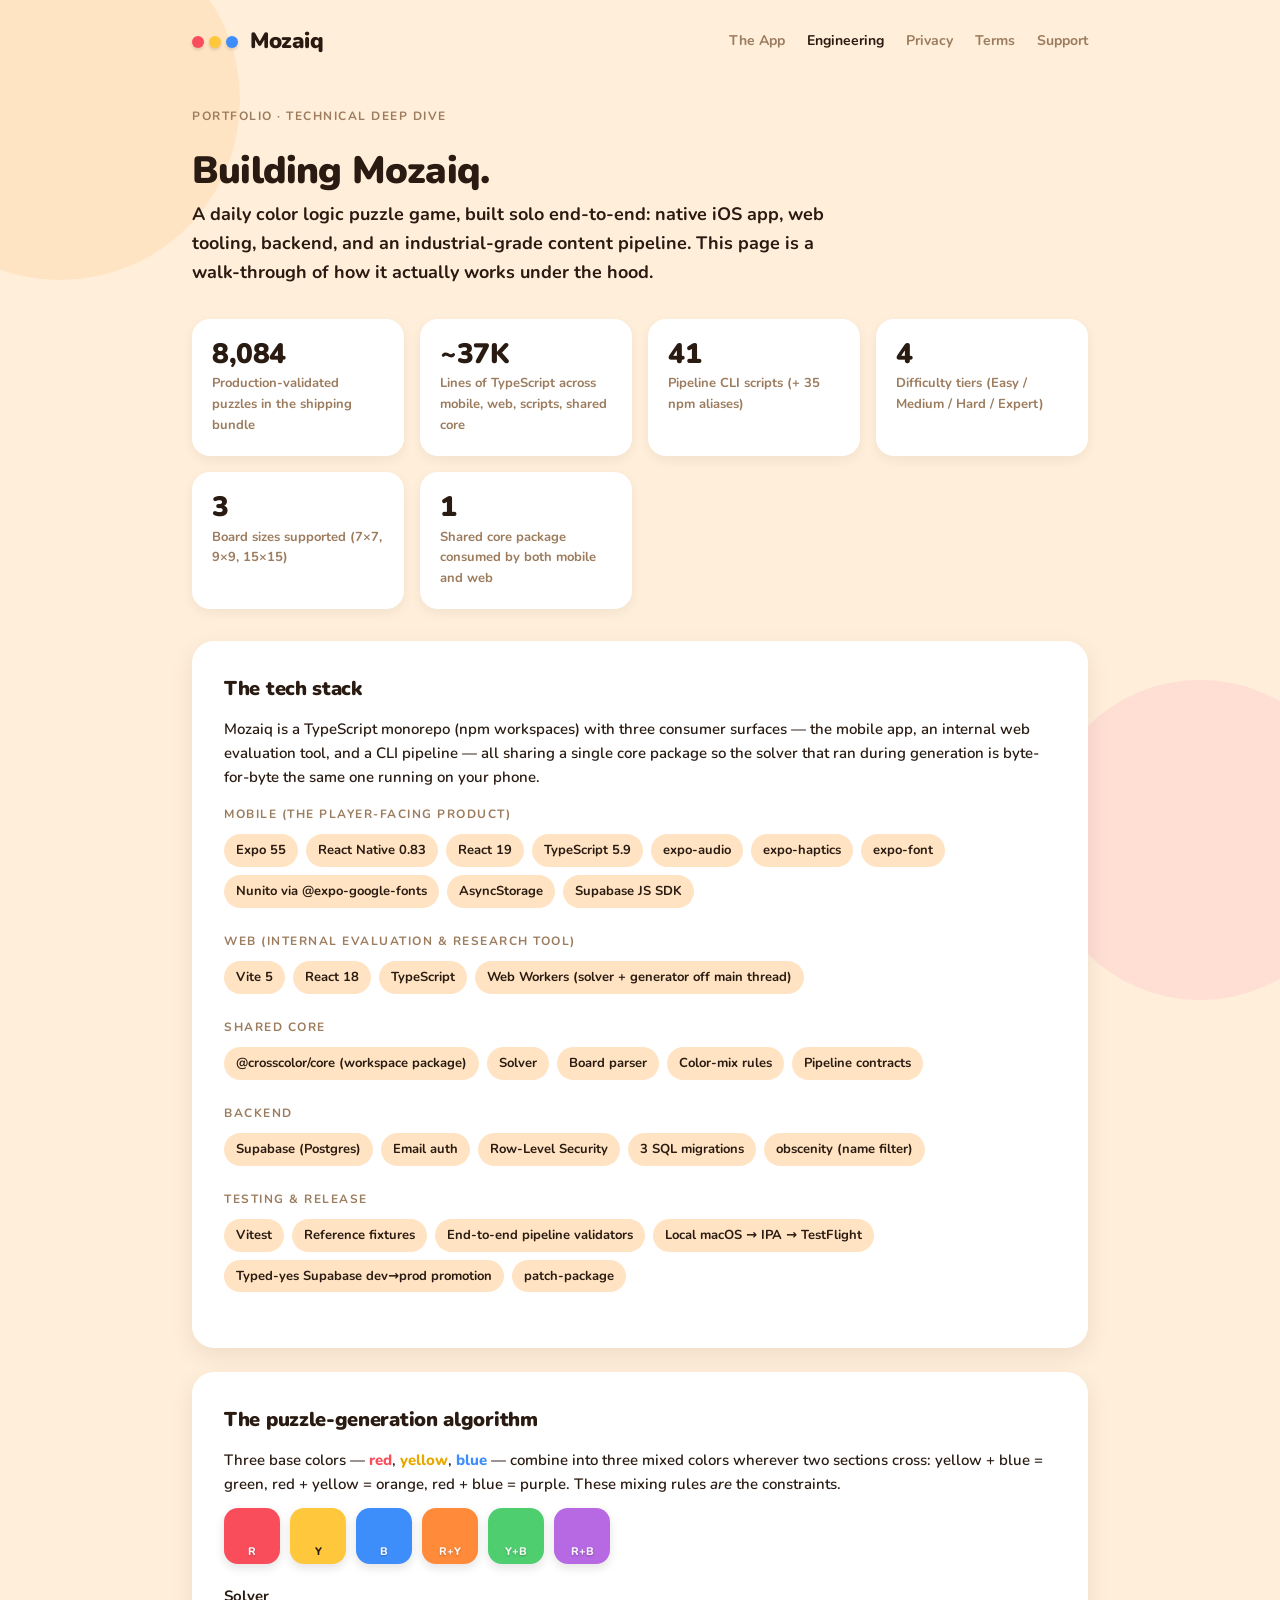
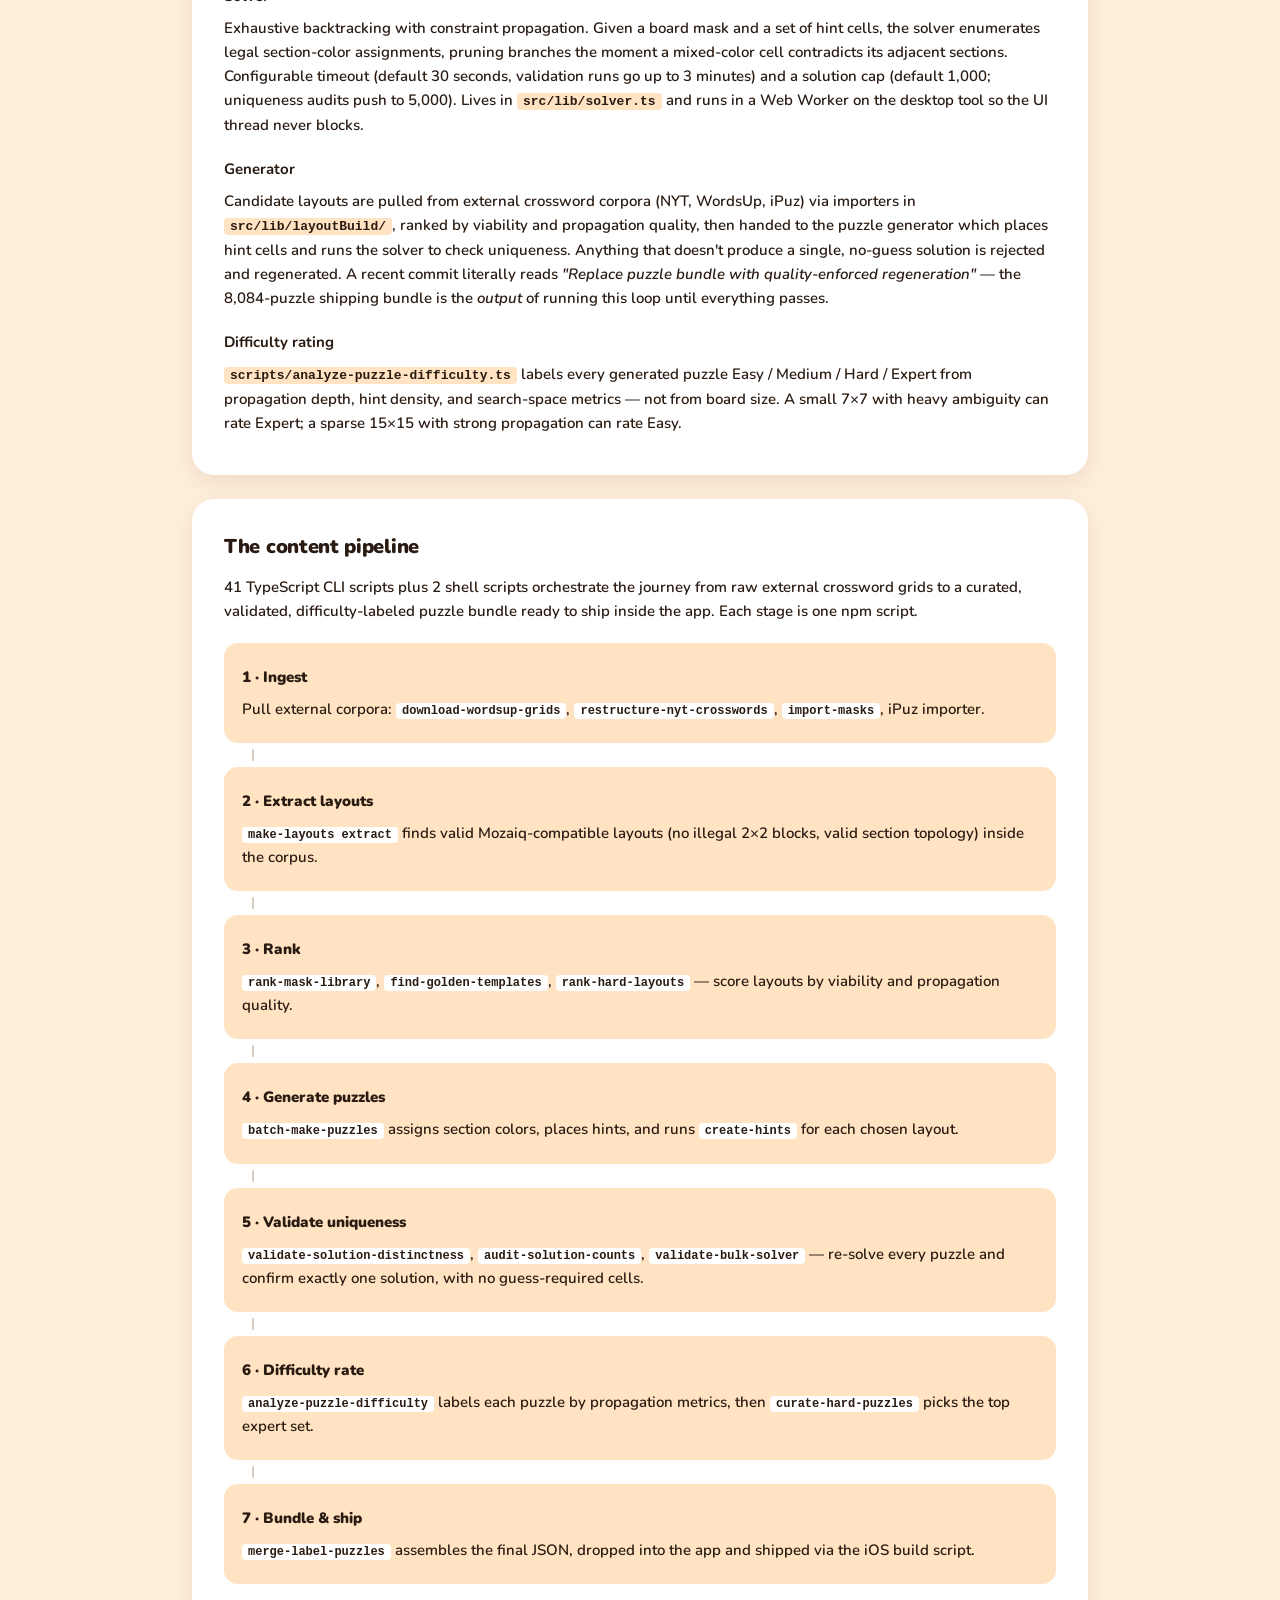
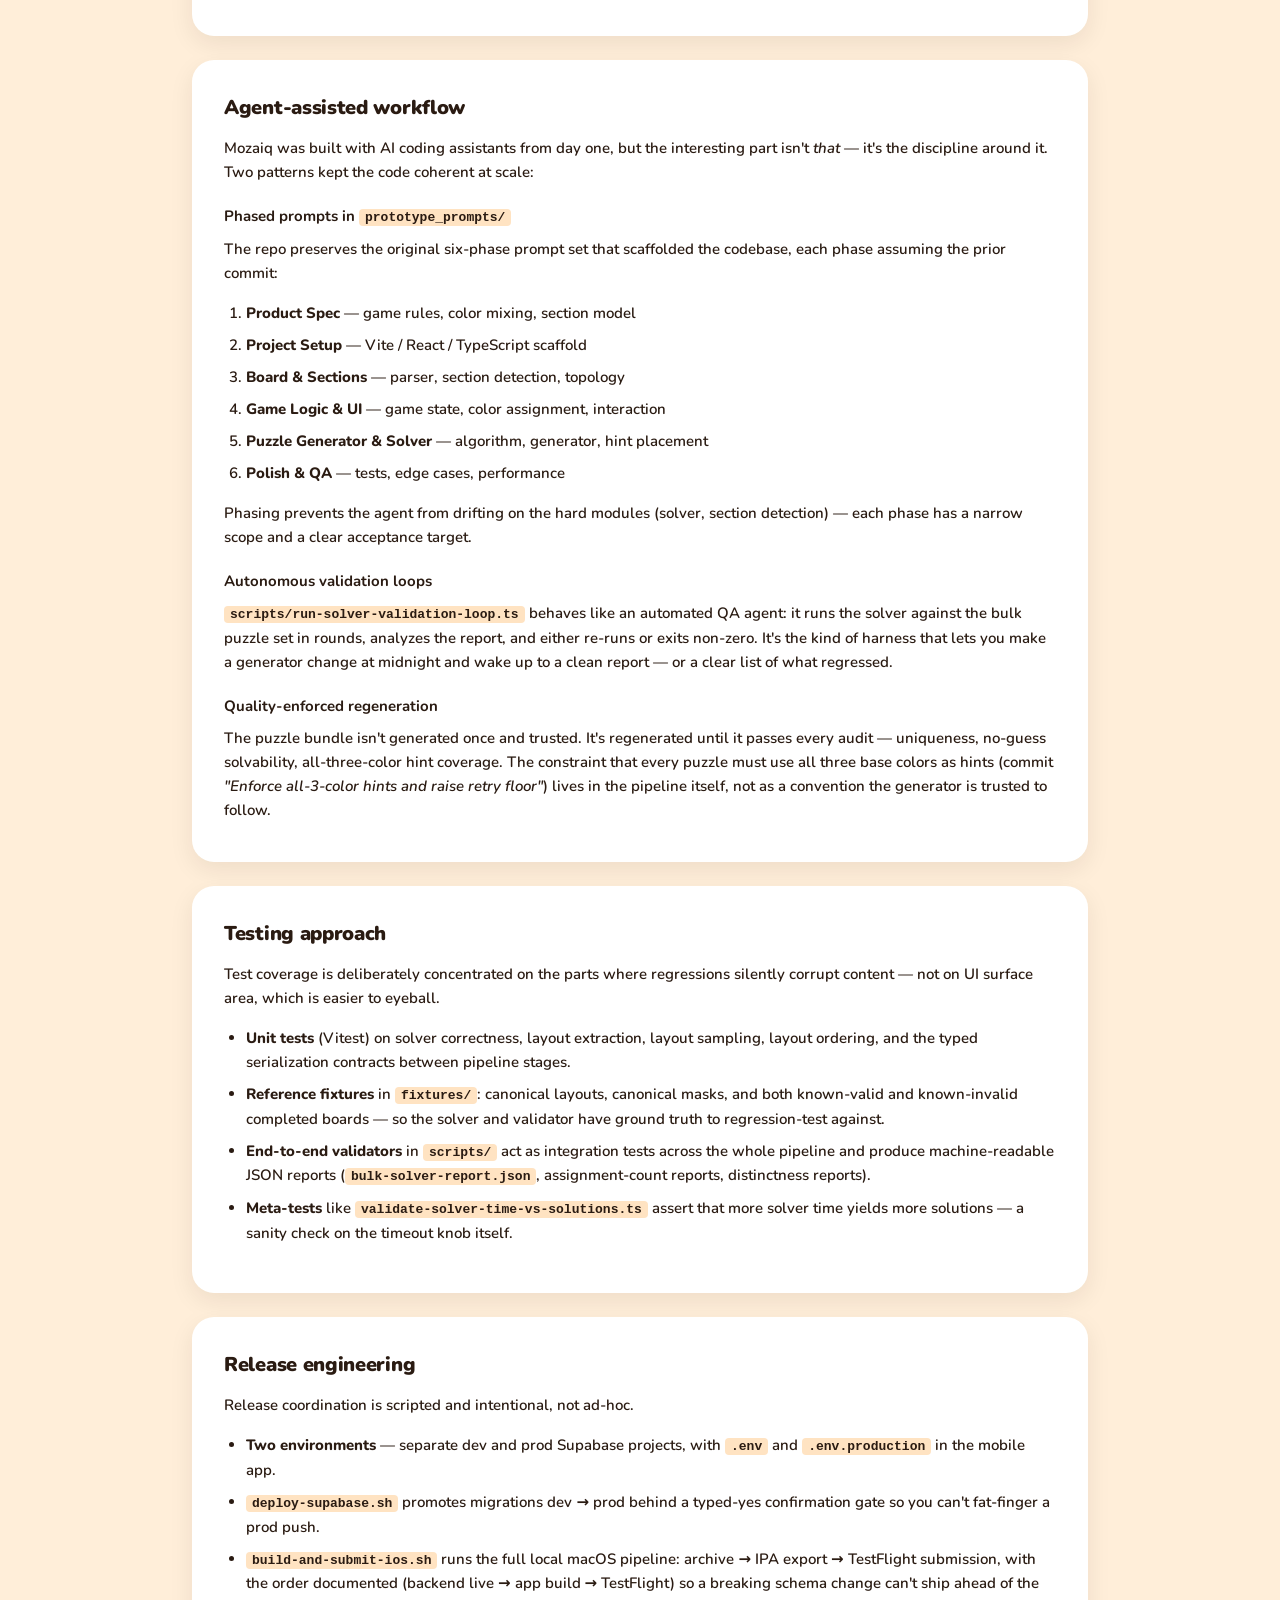
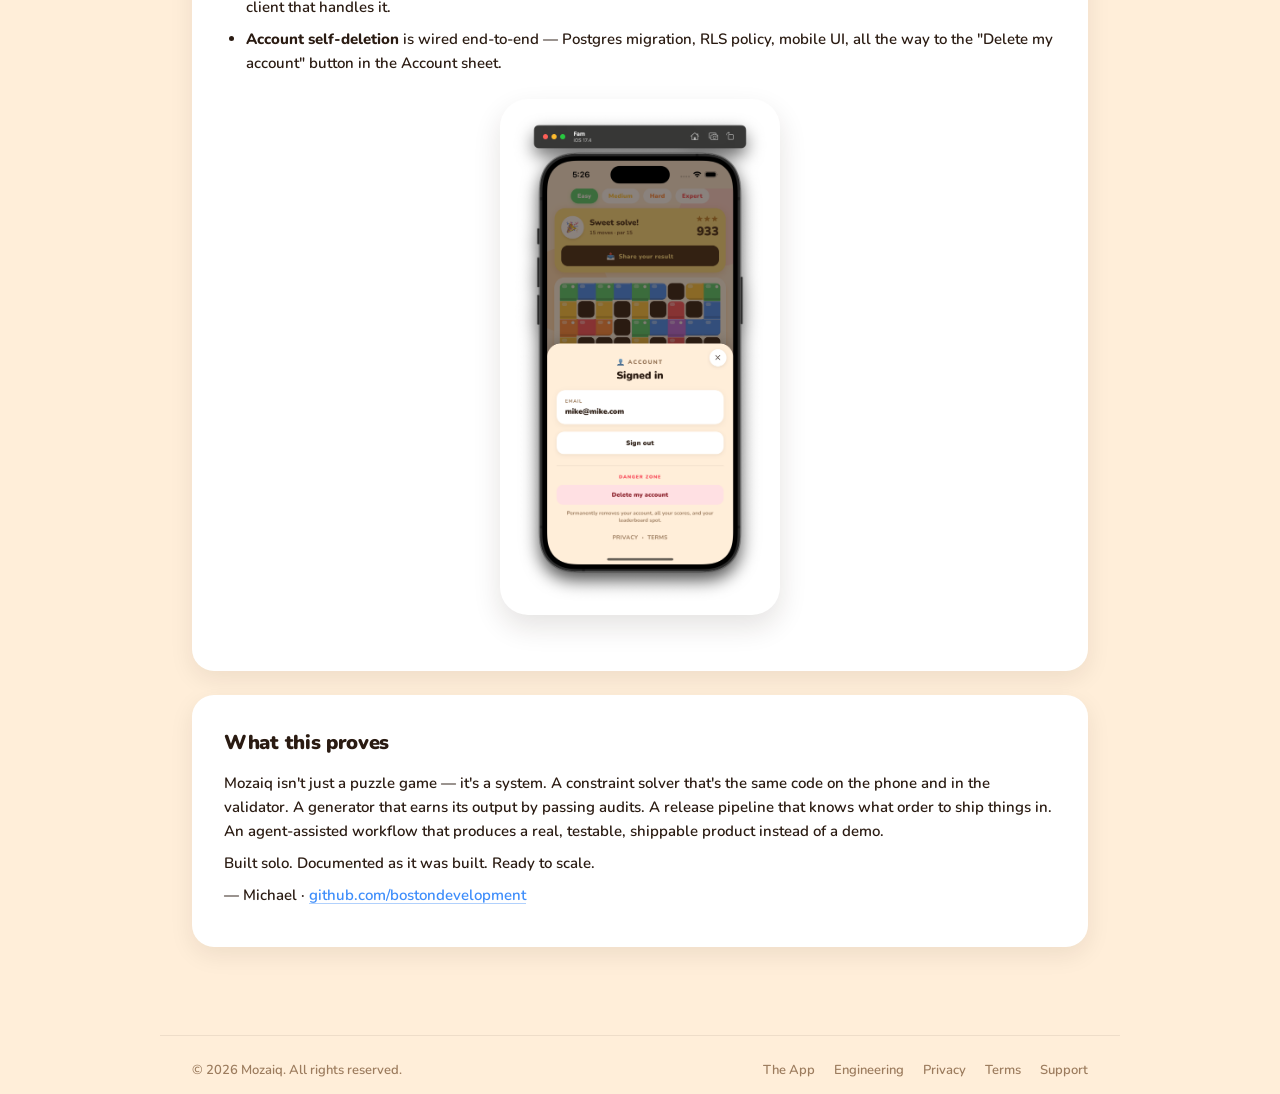
==== engineering.html @ 43ca16fc "Add marketing landing and engineering portfolio pages - Merge home page with marketing content: hero" ====
<!DOCTYPE html>
<html lang="en">
<head>
  <meta charset="UTF-8" />
  <meta name="viewport" content="width=device-width, initial-scale=1.0" />
  <title>Engineering — Mozaiq</title>
  <meta name="description" content="How Mozaiq is built: tech stack, puzzle-generation algorithm, automation pipeline, agent-assisted workflow, and testing approach." />
  <link rel="preconnect" href="https://fonts.googleapis.com">
  <link rel="preconnect" href="https://fonts.gstatic.com" crossorigin>
  <link href="https://fonts.googleapis.com/css2?family=Nunito:wght@600;700;800;900&display=swap" rel="stylesheet">
  <link rel="stylesheet" href="style.css" />
</head>
<body>
  <nav class="nav">
    <a href="index.html" class="brand">
      <span class="brand-dots">
        <span class="d-r"></span>
        <span class="d-y"></span>
        <span class="d-b"></span>
      </span>
      <span class="brand-name">Mozaiq</span>
    </a>
    <div class="nav-links">
      <a href="index.html">The App</a>
      <a href="engineering.html" class="active">Engineering</a>
      <a href="privacy.html">Privacy</a>
      <a href="terms.html">Terms</a>
      <a href="support.html">Support</a>
    </div>
  </nav>

  <main class="wide">
    <p class="page-kicker">Portfolio · Technical deep dive</p>
    <h1 class="page-title">Building Mozaiq.</h1>
    <p class="page-lede">
      A daily color logic puzzle game, built solo end-to-end: native iOS app, web
      tooling, backend, and an industrial-grade content pipeline. This page is a
      walk-through of how it actually works under the hood.
    </p>

    <!-- At a glance -->
    <section class="stat-grid">
      <div class="stat">
        <p class="stat-num">8,084</p>
        <p class="stat-label">Production-validated puzzles in the shipping bundle</p>
      </div>
      <div class="stat">
        <p class="stat-num">~37K</p>
        <p class="stat-label">Lines of TypeScript across mobile, web, scripts, shared core</p>
      </div>
      <div class="stat">
        <p class="stat-num">41</p>
        <p class="stat-label">Pipeline CLI scripts (+ 35 npm aliases)</p>
      </div>
      <div class="stat">
        <p class="stat-num">4</p>
        <p class="stat-label">Difficulty tiers (Easy / Medium / Hard / Expert)</p>
      </div>
      <div class="stat">
        <p class="stat-num">3</p>
        <p class="stat-label">Board sizes supported (7×7, 9×9, 15×15)</p>
      </div>
      <div class="stat">
        <p class="stat-num">1</p>
        <p class="stat-label">Shared core package consumed by both mobile and web</p>
      </div>
    </section>

    <!-- The tech stack -->
    <div class="card">
      <h2>The tech stack</h2>
      <p>
        Mozaiq is a TypeScript monorepo (npm workspaces) with three consumer surfaces
        — the mobile app, an internal web evaluation tool, and a CLI pipeline — all
        sharing a single core package so the solver that ran during generation is
        byte-for-byte the same one running on your phone.
      </p>

      <div class="stack-group">
        <h3>Mobile (the player-facing product)</h3>
        <div class="tech-tags">
          <span class="tech-tag">Expo 55</span>
          <span class="tech-tag">React Native 0.83</span>
          <span class="tech-tag">React 19</span>
          <span class="tech-tag">TypeScript 5.9</span>
          <span class="tech-tag">expo-audio</span>
          <span class="tech-tag">expo-haptics</span>
          <span class="tech-tag">expo-font</span>
          <span class="tech-tag">Nunito via @expo-google-fonts</span>
          <span class="tech-tag">AsyncStorage</span>
          <span class="tech-tag">Supabase JS SDK</span>
        </div>
      </div>

      <div class="stack-group">
        <h3>Web (internal evaluation &amp; research tool)</h3>
        <div class="tech-tags">
          <span class="tech-tag">Vite 5</span>
          <span class="tech-tag">React 18</span>
          <span class="tech-tag">TypeScript</span>
          <span class="tech-tag">Web Workers (solver + generator off main thread)</span>
        </div>
      </div>

      <div class="stack-group">
        <h3>Shared core</h3>
        <div class="tech-tags">
          <span class="tech-tag">@crosscolor/core (workspace package)</span>
          <span class="tech-tag">Solver</span>
          <span class="tech-tag">Board parser</span>
          <span class="tech-tag">Color-mix rules</span>
          <span class="tech-tag">Pipeline contracts</span>
        </div>
      </div>

      <div class="stack-group">
        <h3>Backend</h3>
        <div class="tech-tags">
          <span class="tech-tag">Supabase (Postgres)</span>
          <span class="tech-tag">Email auth</span>
          <span class="tech-tag">Row-Level Security</span>
          <span class="tech-tag">3 SQL migrations</span>
          <span class="tech-tag">obscenity (name filter)</span>
        </div>
      </div>

      <div class="stack-group">
        <h3>Testing &amp; release</h3>
        <div class="tech-tags">
          <span class="tech-tag">Vitest</span>
          <span class="tech-tag">Reference fixtures</span>
          <span class="tech-tag">End-to-end pipeline validators</span>
          <span class="tech-tag">Local macOS → IPA → TestFlight</span>
          <span class="tech-tag">Typed-yes Supabase dev→prod promotion</span>
          <span class="tech-tag">patch-package</span>
        </div>
      </div>
    </div>

    <!-- The algorithm -->
    <div class="card">
      <h2>The puzzle-generation algorithm</h2>

      <p>
        Three base colors — <span class="accent-r"><strong>red</strong></span>,
        <span class="accent-y"><strong>yellow</strong></span>,
        <span class="accent-b"><strong>blue</strong></span> — combine into three mixed colors
        wherever two sections cross: yellow + blue = green, red + yellow = orange,
        red + blue = purple. These mixing rules <em>are</em> the constraints.
      </p>

      <div class="swatch-row" aria-hidden="true">
        <div class="swatch" style="background: #F94D5C;">R</div>
        <div class="swatch" style="background: #FFC83C; color: #2A1B12; text-shadow:none;">Y</div>
        <div class="swatch" style="background: #3D8DFB;">B</div>
        <div class="swatch" style="background: #FF8A39;">R+Y</div>
        <div class="swatch" style="background: #4FCE6F;">Y+B</div>
        <div class="swatch" style="background: #B669E2;">R+B</div>
      </div>

      <h3>Solver</h3>
      <p>
        Exhaustive backtracking with constraint propagation. Given a board mask and
        a set of hint cells, the solver enumerates legal section-color assignments,
        pruning branches the moment a mixed-color cell contradicts its adjacent
        sections. Configurable timeout (default 30 seconds, validation runs go up
        to 3 minutes) and a solution cap (default 1,000; uniqueness audits push to
        5,000). Lives in <code class="path">src/lib/solver.ts</code> and runs in a
        Web Worker on the desktop tool so the UI thread never blocks.
      </p>

      <h3>Generator</h3>
      <p>
        Candidate layouts are pulled from external crossword corpora (NYT,
        WordsUp, iPuz) via importers in <code class="path">src/lib/layoutBuild/</code>,
        ranked by viability and propagation quality, then handed to the puzzle
        generator which places hint cells and runs the solver to check uniqueness.
        Anything that doesn't produce a single, no-guess solution is rejected and
        regenerated. A recent commit literally reads
        <em>"Replace puzzle bundle with quality-enforced regeneration"</em> — the
        8,084-puzzle shipping bundle is the <em>output</em> of running this loop
        until everything passes.
      </p>

      <h3>Difficulty rating</h3>
      <p>
        <code class="path">scripts/analyze-puzzle-difficulty.ts</code> labels every
        generated puzzle Easy / Medium / Hard / Expert from propagation depth, hint
        density, and search-space metrics — not from board size. A small 7×7 with
        heavy ambiguity can rate Expert; a sparse 15×15 with strong propagation
        can rate Easy.
      </p>
    </div>

    <!-- The pipeline -->
    <div class="card">
      <h2>The content pipeline</h2>
      <p>
        41 TypeScript CLI scripts plus 2 shell scripts orchestrate the journey from
        raw external crossword grids to a curated, validated, difficulty-labeled
        puzzle bundle ready to ship inside the app. Each stage is one npm script.
      </p>

      <div class="pipeline">
        <div class="pipeline-stage">
          <p class="pipeline-stage-name">1 · Ingest</p>
          <p class="pipeline-stage-detail">
            Pull external corpora: <code>download-wordsup-grids</code>,
            <code>restructure-nyt-crosswords</code>, <code>import-masks</code>,
            iPuz importer.
          </p>
        </div>
        <div class="pipeline-stage">
          <p class="pipeline-stage-name">2 · Extract layouts</p>
          <p class="pipeline-stage-detail">
            <code>make-layouts extract</code> finds valid Mozaiq-compatible layouts
            (no illegal 2×2 blocks, valid section topology) inside the corpus.
          </p>
        </div>
        <div class="pipeline-stage">
          <p class="pipeline-stage-name">3 · Rank</p>
          <p class="pipeline-stage-detail">
            <code>rank-mask-library</code>, <code>find-golden-templates</code>,
            <code>rank-hard-layouts</code> — score layouts by viability and
            propagation quality.
          </p>
        </div>
        <div class="pipeline-stage">
          <p class="pipeline-stage-name">4 · Generate puzzles</p>
          <p class="pipeline-stage-detail">
            <code>batch-make-puzzles</code> assigns section colors, places hints,
            and runs <code>create-hints</code> for each chosen layout.
          </p>
        </div>
        <div class="pipeline-stage">
          <p class="pipeline-stage-name">5 · Validate uniqueness</p>
          <p class="pipeline-stage-detail">
            <code>validate-solution-distinctness</code>,
            <code>audit-solution-counts</code>,
            <code>validate-bulk-solver</code> — re-solve every puzzle and confirm
            exactly one solution, with no guess-required cells.
          </p>
        </div>
        <div class="pipeline-stage">
          <p class="pipeline-stage-name">6 · Difficulty rate</p>
          <p class="pipeline-stage-detail">
            <code>analyze-puzzle-difficulty</code> labels each puzzle by propagation
            metrics, then <code>curate-hard-puzzles</code> picks the top expert set.
          </p>
        </div>
        <div class="pipeline-stage">
          <p class="pipeline-stage-name">7 · Bundle &amp; ship</p>
          <p class="pipeline-stage-detail">
            <code>merge-label-puzzles</code> assembles the final JSON, dropped into
            the app and shipped via the iOS build script.
          </p>
        </div>
      </div>
    </div>

    <!-- Agent-assisted workflow -->
    <div class="card">
      <h2>Agent-assisted workflow</h2>
      <p>
        Mozaiq was built with AI coding assistants from day one, but the interesting
        part isn't <em>that</em> — it's the discipline around it. Two patterns kept
        the code coherent at scale:
      </p>

      <h3>Phased prompts in <code class="path">prototype_prompts/</code></h3>
      <p>
        The repo preserves the original six-phase prompt set that scaffolded the
        codebase, each phase assuming the prior commit:
      </p>
      <ol>
        <li><strong>Product Spec</strong> — game rules, color mixing, section model</li>
        <li><strong>Project Setup</strong> — Vite / React / TypeScript scaffold</li>
        <li><strong>Board &amp; Sections</strong> — parser, section detection, topology</li>
        <li><strong>Game Logic &amp; UI</strong> — game state, color assignment, interaction</li>
        <li><strong>Puzzle Generator &amp; Solver</strong> — algorithm, generator, hint placement</li>
        <li><strong>Polish &amp; QA</strong> — tests, edge cases, performance</li>
      </ol>
      <p>
        Phasing prevents the agent from drifting on the hard modules (solver,
        section detection) — each phase has a narrow scope and a clear acceptance
        target.
      </p>

      <h3>Autonomous validation loops</h3>
      <p>
        <code class="path">scripts/run-solver-validation-loop.ts</code> behaves like
        an automated QA agent: it runs the solver against the bulk puzzle set in
        rounds, analyzes the report, and either re-runs or exits non-zero. It's
        the kind of harness that lets you make a generator change at midnight and
        wake up to a clean report — or a clear list of what regressed.
      </p>

      <h3>Quality-enforced regeneration</h3>
      <p>
        The puzzle bundle isn't generated once and trusted. It's regenerated until
        it passes every audit — uniqueness, no-guess solvability, all-three-color
        hint coverage. The constraint that every puzzle must use all three base
        colors as hints (commit <em>"Enforce all-3-color hints and raise retry
        floor"</em>) lives in the pipeline itself, not as a convention the
        generator is trusted to follow.
      </p>
    </div>

    <!-- Testing -->
    <div class="card">
      <h2>Testing approach</h2>
      <p>
        Test coverage is deliberately concentrated on the parts where regressions
        silently corrupt content — not on UI surface area, which is easier to eyeball.
      </p>
      <ul>
        <li>
          <strong>Unit tests</strong> (Vitest) on solver correctness, layout
          extraction, layout sampling, layout ordering, and the typed serialization
          contracts between pipeline stages.
        </li>
        <li>
          <strong>Reference fixtures</strong> in <code class="path">fixtures/</code>:
          canonical layouts, canonical masks, and both known-valid and known-invalid
          completed boards — so the solver and validator have ground truth to
          regression-test against.
        </li>
        <li>
          <strong>End-to-end validators</strong> in <code class="path">scripts/</code>
          act as integration tests across the whole pipeline and produce
          machine-readable JSON reports
          (<code class="path">bulk-solver-report.json</code>, assignment-count
          reports, distinctness reports).
        </li>
        <li>
          <strong>Meta-tests</strong> like
          <code class="path">validate-solver-time-vs-solutions.ts</code> assert
          that more solver time yields more solutions — a sanity check on the
          timeout knob itself.
        </li>
      </ul>
    </div>

    <!-- Release engineering -->
    <div class="card">
      <h2>Release engineering</h2>
      <p>
        Release coordination is scripted and intentional, not ad-hoc.
      </p>
      <ul>
        <li>
          <strong>Two environments</strong> — separate dev and prod Supabase
          projects, with <code class="path">.env</code> and
          <code class="path">.env.production</code> in the mobile app.
        </li>
        <li>
          <strong><code class="path">deploy-supabase.sh</code></strong> promotes
          migrations dev → prod behind a typed-yes confirmation gate so you can't
          fat-finger a prod push.
        </li>
        <li>
          <strong><code class="path">build-and-submit-ios.sh</code></strong> runs
          the full local macOS pipeline: archive → IPA export → TestFlight
          submission, with the order documented (backend live → app build →
          TestFlight) so a breaking schema change can't ship ahead of the client
          that handles it.
        </li>
        <li>
          <strong>Account self-deletion</strong> is wired end-to-end — Postgres
          migration, RLS policy, mobile UI, all the way to the "Delete my account"
          button in the Account sheet.
        </li>
      </ul>

      <div class="inline-shot">
        <img src="assets/screenshots/sign%20out.png" alt="Mozaiq Account sheet — signed-in state with sign out and self-delete" />
      </div>
    </div>

    <!-- Closing -->
    <div class="card">
      <h2>What this proves</h2>
      <p>
        Mozaiq isn't just a puzzle game — it's a system. A constraint solver that's
        the same code on the phone and in the validator. A generator that earns its
        output by passing audits. A release pipeline that knows what order to ship
        things in. An agent-assisted workflow that produces a real, testable, shippable
        product instead of a demo.
      </p>
      <p>
        Built solo. Documented as it was built. Ready to scale.
      </p>
      <p>
        — Michael ·
        <a href="https://github.com/bostondevelopment/" target="_blank" rel="noopener">github.com/bostondevelopment</a>
      </p>
    </div>
  </main>

  <footer>
    <span>© <span id="year">2026</span> Mozaiq. All rights reserved.</span>
    <span>
      <a href="index.html">The App</a>
      <a href="engineering.html">Engineering</a>
      <a href="privacy.html">Privacy</a>
      <a href="terms.html">Terms</a>
      <a href="support.html">Support</a>
    </span>
  </footer>

  <script>document.getElementById('year').textContent = new Date().getFullYear();</script>
</body>
</html>
---- style.css ----
/* Mozaiq site — shared styles
   Matches the in-app palette and typography. */

:root {
  --bg: #FFEED9;
  --bg-alt: #FFE3C2;
  --panel: #FFFFFF;
  --ink: #2A1B12;
  --muted: #9C7C5E;
  --R: #F94D5C;
  --Y: #FFC83C;
  --B: #3D8DFB;
}

* { box-sizing: border-box; }

html, body {
  margin: 0;
  padding: 0;
  background: var(--bg);
  color: var(--ink);
  font-family: 'Nunito', system-ui, -apple-system, sans-serif;
  font-weight: 600;
  line-height: 1.6;
  -webkit-font-smoothing: antialiased;
}

body {
  min-height: 100vh;
  display: flex;
  flex-direction: column;
}

/* Decorative blobs (subtle, behind content) */
body::before, body::after {
  content: '';
  position: fixed;
  border-radius: 50%;
  z-index: 0;
  pointer-events: none;
}
body::before {
  width: 360px; height: 360px;
  background: #FFD7A8;
  opacity: 0.45;
  top: -80px; left: -120px;
}
body::after {
  width: 320px; height: 320px;
  background: #FFC0CB;
  opacity: 0.35;
  bottom: -100px; right: -80px;
}

/* Top nav */
.nav {
  position: relative;
  z-index: 1;
  padding: 24px 32px;
  display: flex;
  align-items: center;
  justify-content: space-between;
  max-width: 960px;
  margin: 0 auto;
  width: 100%;
}
.brand {
  display: flex;
  align-items: center;
  gap: 12px;
  text-decoration: none;
  color: var(--ink);
}
.brand-dots {
  display: flex;
  gap: 5px;
}
.brand-dots span {
  width: 12px; height: 12px;
  border-radius: 50%;
  box-shadow: 0 2px 3px rgba(42,27,18,0.15);
}
.brand-dots .d-r { background: var(--R); }
.brand-dots .d-y { background: var(--Y); }
.brand-dots .d-b { background: var(--B); }
.brand-name {
  font-weight: 900;
  font-size: 22px;
  letter-spacing: -0.5px;
}
.nav-links {
  display: flex;
  gap: 22px;
  font-size: 14px;
  font-weight: 700;
}
.nav-links a {
  color: var(--muted);
  text-decoration: none;
  transition: color 0.15s ease;
}
.nav-links a:hover { color: var(--ink); }
.nav-links a.active { color: var(--ink); }

/* Main content */
main {
  flex: 1;
  position: relative;
  z-index: 1;
  max-width: 720px;
  width: 100%;
  margin: 0 auto;
  padding: 24px 32px 64px;
}

.page-title {
  font-weight: 900;
  font-size: 38px;
  letter-spacing: -0.8px;
  line-height: 1.1;
  margin: 24px 0 8px;
}
.page-kicker {
  font-weight: 700;
  font-size: 12px;
  color: var(--muted);
  text-transform: uppercase;
  letter-spacing: 1.5px;
  margin: 0;
}
.page-updated {
  font-weight: 700;
  font-size: 13px;
  color: var(--muted);
  margin: 8px 0 32px;
}

/* Content card */
.card {
  background: var(--panel);
  border-radius: 22px;
  padding: 32px;
  box-shadow: 0 8px 24px rgba(42,27,18,0.08);
  margin-bottom: 24px;
}

.card h2 {
  font-weight: 900;
  font-size: 20px;
  margin: 28px 0 12px;
  letter-spacing: -0.3px;
}
.card h2:first-child { margin-top: 0; }

.card h3 {
  font-weight: 700;
  font-size: 15px;
  margin: 20px 0 6px;
  color: var(--ink);
}

.card p, .card li {
  font-size: 15px;
  color: var(--ink);
  margin: 8px 0;
}
.card ul, .card ol {
  padding-left: 22px;
}
.card a {
  color: var(--B);
  text-decoration: underline;
  text-decoration-color: rgba(61,141,251,0.4);
  text-underline-offset: 3px;
}
.card a:hover {
  text-decoration-color: var(--B);
}
.card strong { font-weight: 800; }

/* Landing hero */
.hero {
  text-align: center;
  padding: 48px 0 32px;
}
.hero .brand-dots {
  justify-content: center;
  margin: 0 auto 16px;
  gap: 10px;
}
.hero .brand-dots span {
  width: 22px; height: 22px;
}
.hero h1 {
  font-weight: 900;
  font-size: 64px;
  letter-spacing: -1.5px;
  margin: 0 0 8px;
}
.hero .tagline {
  font-weight: 700;
  font-size: 18px;
  color: var(--muted);
  margin: 0 0 24px;
}
.hero .description {
  font-size: 16px;
  max-width: 480px;
  margin: 0 auto 32px;
  color: var(--ink);
}

/* Big link cards on landing */
.link-grid {
  display: grid;
  grid-template-columns: repeat(auto-fit, minmax(220px, 1fr));
  gap: 16px;
  margin: 32px 0;
}
.link-card {
  background: var(--panel);
  border-radius: 18px;
  padding: 20px;
  text-decoration: none;
  color: var(--ink);
  box-shadow: 0 4px 12px rgba(42,27,18,0.06);
  transition: transform 0.15s ease, box-shadow 0.15s ease;
}
.link-card:hover {
  transform: translateY(-2px);
  box-shadow: 0 8px 20px rgba(42,27,18,0.10);
}
.link-card-title {
  font-weight: 900;
  font-size: 16px;
  margin: 0 0 4px;
}
.link-card-sub {
  font-weight: 600;
  font-size: 13px;
  color: var(--muted);
  margin: 0;
}

/* Footer */
footer {
  position: relative;
  z-index: 1;
  padding: 24px 32px;
  max-width: 960px;
  margin: 0 auto;
  width: 100%;
  border-top: 1px solid rgba(42,27,18,0.08);
  font-size: 13px;
  color: var(--muted);
  display: flex;
  justify-content: space-between;
  flex-wrap: wrap;
  gap: 12px;
}
footer a {
  color: var(--muted);
  text-decoration: none;
  margin-left: 16px;
}
footer a:hover { color: var(--ink); }

/* ─────────────────────────────────────────────────────────────
   Wide pages (marketing + engineering): widen main, allow rows
   ───────────────────────────────────────────────────────────── */
main.wide {
  max-width: 960px;
}

/* Hero CTA button (marketing page) */
.cta-row {
  display: flex;
  justify-content: center;
  gap: 12px;
  flex-wrap: wrap;
  margin: 8px 0 32px;
}
.btn {
  display: inline-flex;
  align-items: center;
  gap: 8px;
  background: var(--ink);
  color: var(--bg);
  font-family: inherit;
  font-weight: 800;
  font-size: 15px;
  text-decoration: none;
  padding: 14px 22px;
  border-radius: 999px;
  box-shadow: 0 6px 14px rgba(42,27,18,0.18);
  transition: transform 0.15s ease, box-shadow 0.15s ease;
}
.btn:hover {
  transform: translateY(-1px);
  box-shadow: 0 10px 20px rgba(42,27,18,0.22);
}
.btn-secondary {
  background: var(--panel);
  color: var(--ink);
  box-shadow: 0 4px 12px rgba(42,27,18,0.10);
}

/* Screenshot strip — phone frames in a row */
.screenshot-strip {
  display: grid;
  grid-template-columns: repeat(3, 1fr);
  gap: 20px;
  margin: 32px 0 48px;
  align-items: end;
}
.screenshot {
  background: var(--panel);
  border-radius: 28px;
  padding: 10px;
  box-shadow: 0 12px 28px rgba(42,27,18,0.12);
  overflow: hidden;
}
.screenshot img {
  width: 100%;
  height: auto;
  display: block;
  border-radius: 22px;
}
/* Captioned arc — used for the empty → mid → completed gameplay progression */
.arc {
  margin: 48px 0;
}
.arc-title {
  text-align: center;
  font-weight: 900;
  font-size: 28px;
  letter-spacing: -0.5px;
  margin: 0 0 6px;
}
.arc-sub {
  text-align: center;
  color: var(--muted);
  font-weight: 700;
  margin: 0 0 24px;
}

/* Feature rows — alternating image / copy */
.feature-row {
  display: grid;
  grid-template-columns: 1fr 1.2fr;
  gap: 40px;
  align-items: center;
  margin: 48px 0;
}
.feature-row.reverse {
  grid-template-columns: 1.2fr 1fr;
}
.feature-row.reverse .feature-shot {
  order: 2;
}
.feature-shot {
  background: var(--panel);
  border-radius: 28px;
  padding: 10px;
  box-shadow: 0 12px 28px rgba(42,27,18,0.12);
}
.feature-shot img {
  width: 100%;
  height: auto;
  display: block;
  border-radius: 22px;
}
.feature-shot .screenshot-placeholder {
  aspect-ratio: 9 / 19.5;
}
.feature-copy h2 {
  font-weight: 900;
  font-size: 32px;
  letter-spacing: -0.6px;
  line-height: 1.15;
  margin: 0 0 12px;
}
.feature-copy .lede {
  font-size: 17px;
  color: var(--muted);
  font-weight: 700;
  margin: 0 0 20px;
}
.feature-copy ol, .feature-copy ul {
  padding-left: 22px;
  font-size: 15px;
}
.feature-copy li { margin: 8px 0; }
.feature-copy li strong { font-weight: 800; }

/* Color-accent words (for hero headlines) */
.accent-r { color: var(--R); }
.accent-y { color: #E6A800; } /* darker yellow for contrast on beige */
.accent-b { color: var(--B); }
.accent-g { color: #2E9C4F; }
.accent-o { color: #E26A1F; }
.accent-p { color: #8B4FB5; }

/* ─────────────────────────────────────────────────────────────
   Engineering page components
   ───────────────────────────────────────────────────────────── */

/* Lede paragraph under page title */
.page-lede {
  font-size: 18px;
  color: var(--ink);
  font-weight: 700;
  margin: 0 0 32px;
  max-width: 640px;
}

/* Stat grid — "at a glance" numbers */
.stat-grid {
  display: grid;
  grid-template-columns: repeat(auto-fit, minmax(180px, 1fr));
  gap: 16px;
  margin: 24px 0 32px;
}
.stat {
  background: var(--panel);
  border-radius: 18px;
  padding: 20px;
  box-shadow: 0 4px 12px rgba(42,27,18,0.06);
}
.stat-num {
  font-weight: 900;
  font-size: 28px;
  letter-spacing: -0.5px;
  color: var(--ink);
  margin: 0 0 4px;
  line-height: 1.1;
}
.stat-label {
  font-weight: 700;
  font-size: 13px;
  color: var(--muted);
  margin: 0;
}

/* Tech-stack pills, grouped by surface */
.stack-group {
  margin: 16px 0 24px;
}
.stack-group h3 {
  font-weight: 700;
  font-size: 12px;
  text-transform: uppercase;
  letter-spacing: 1.5px;
  color: var(--muted);
  margin: 16px 0 10px;
}
.tech-tags {
  display: flex;
  flex-wrap: wrap;
  gap: 8px;
}
.tech-tag {
  background: var(--bg-alt);
  color: var(--ink);
  font-weight: 700;
  font-size: 13px;
  padding: 6px 12px;
  border-radius: 999px;
}

/* Pipeline diagram — vertical stages with connectors */
.pipeline {
  display: flex;
  flex-direction: column;
  gap: 0;
  margin: 20px 0;
}
.pipeline-stage {
  background: var(--bg-alt);
  border-radius: 14px;
  padding: 14px 18px;
  position: relative;
}
.pipeline-stage + .pipeline-stage {
  margin-top: 24px;
}
.pipeline-stage + .pipeline-stage::before {
  content: '';
  position: absolute;
  top: -18px;
  left: 28px;
  width: 2px;
  height: 12px;
  background: var(--muted);
  opacity: 0.4;
  border-radius: 2px;
}
.pipeline-stage-name {
  font-weight: 900;
  font-size: 15px;
  margin: 0 0 4px;
  color: var(--ink);
}
.pipeline-stage-detail {
  font-size: 13px;
  color: var(--muted);
  margin: 0;
  font-weight: 600;
}
.pipeline-stage-detail code {
  background: var(--panel);
  color: var(--ink);
  padding: 1px 6px;
  border-radius: 4px;
  font-size: 12px;
}

/* Inline code style */
code.path {
  background: var(--bg-alt);
  color: var(--ink);
  padding: 1px 6px;
  border-radius: 4px;
  font-size: 13px;
  font-family: ui-monospace, SFMono-Regular, Menlo, monospace;
  font-weight: 700;
}

/* Color swatch row */
.swatch-row {
  display: flex;
  gap: 10px;
  flex-wrap: wrap;
  margin: 12px 0 20px;
}
.swatch {
  width: 56px;
  height: 56px;
  border-radius: 14px;
  box-shadow: 0 4px 10px rgba(42,27,18,0.12);
  display: flex;
  align-items: flex-end;
  justify-content: center;
  padding-bottom: 4px;
  font-size: 11px;
  font-weight: 800;
  color: rgba(255,255,255,0.95);
  text-shadow: 0 1px 2px rgba(0,0,0,0.25);
}

/* Single screenshot embedded inline (for engineering page) */
.inline-shot {
  max-width: 280px;
  margin: 24px auto;
  background: var(--panel);
  border-radius: 28px;
  padding: 10px;
  box-shadow: 0 12px 28px rgba(42,27,18,0.12);
}
.inline-shot img {
  width: 100%;
  height: auto;
  display: block;
  border-radius: 22px;
}
.inline-shot .screenshot-placeholder {
  aspect-ratio: 9 / 19.5;
}

/* Mobile */
@media (max-width: 640px) {
  .nav, main, footer { padding-left: 20px; padding-right: 20px; }
  .nav-links { gap: 14px; font-size: 13px; }
  .page-title { font-size: 30px; }
  .hero h1 { font-size: 48px; }
  .card { padding: 24px; }
  .screenshot-strip { grid-template-columns: 1fr; max-width: 320px; margin-left: auto; margin-right: auto; }
  .feature-row, .feature-row.reverse {
    grid-template-columns: 1fr;
    gap: 24px;
  }
  .feature-row.reverse .feature-shot { order: 0; }
  .feature-shot, .inline-shot { max-width: 320px; margin-left: auto; margin-right: auto; }
  .feature-copy h2 { font-size: 26px; }
}
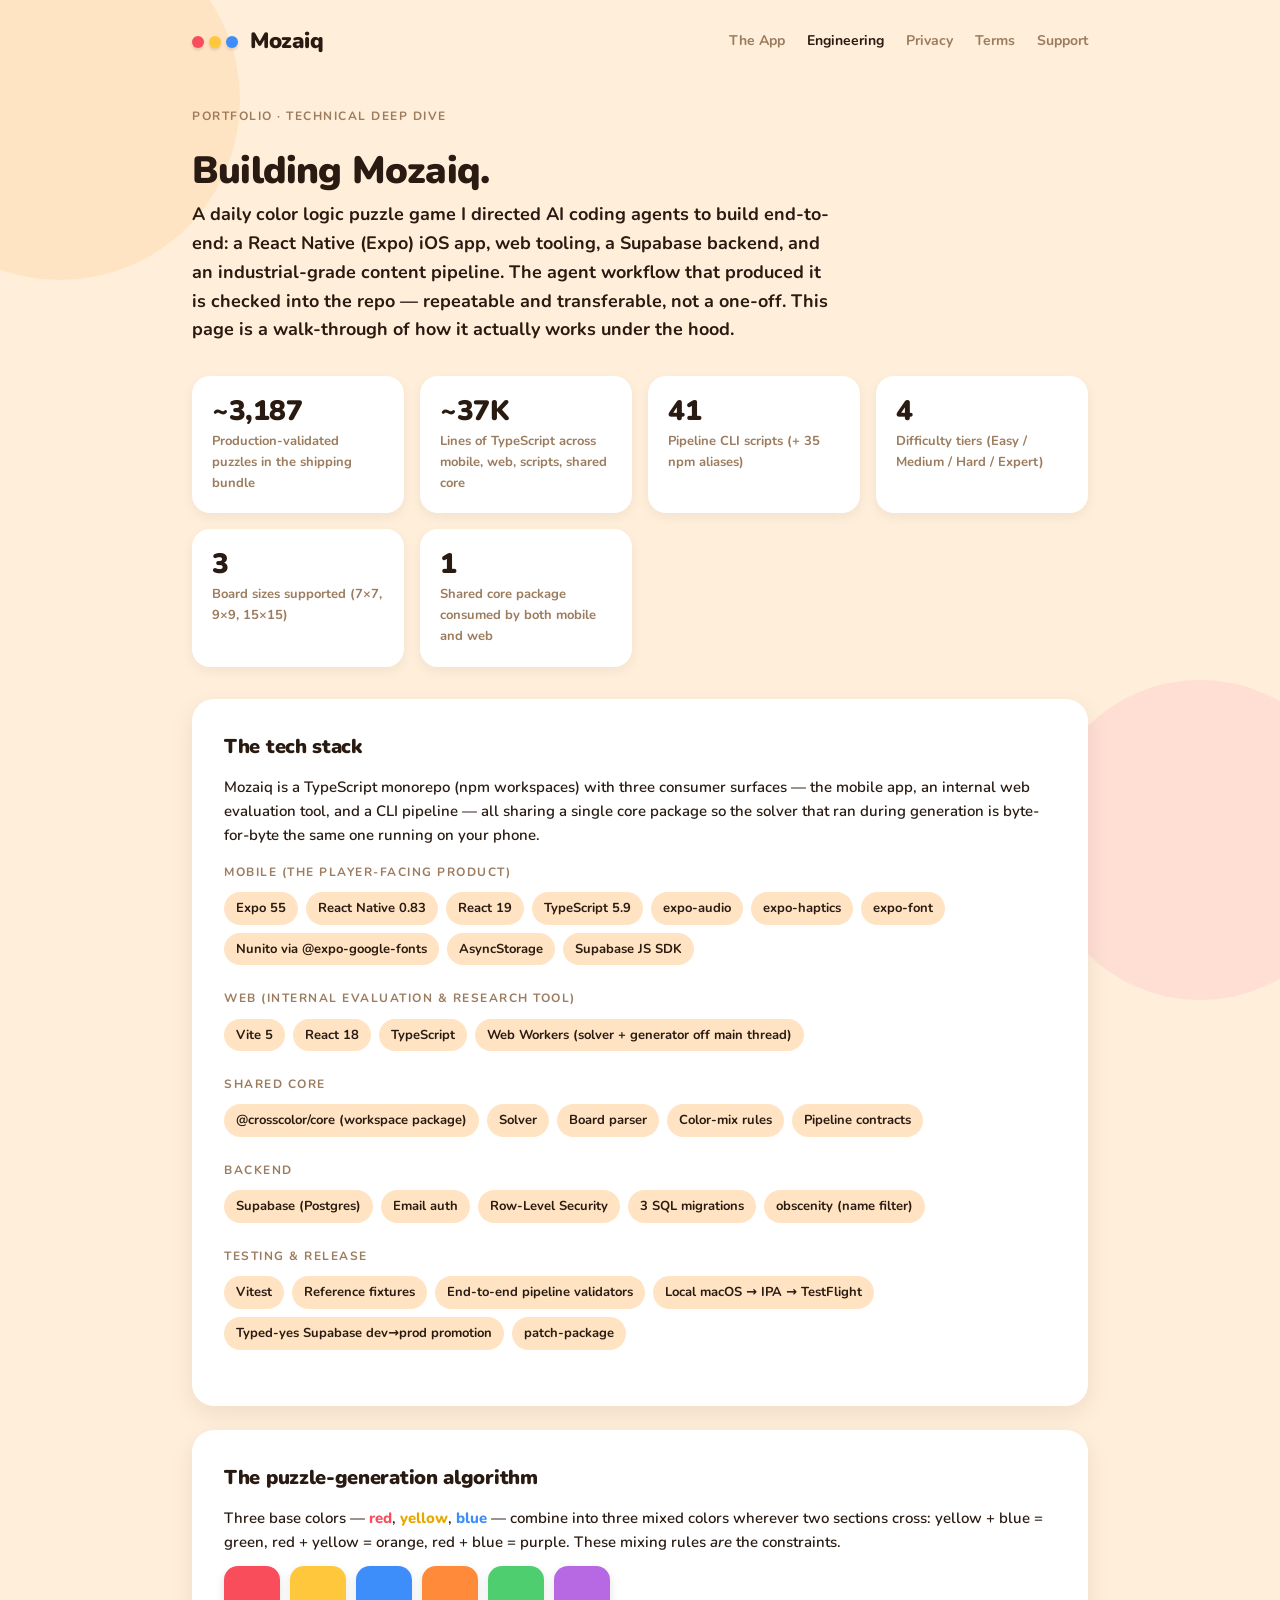
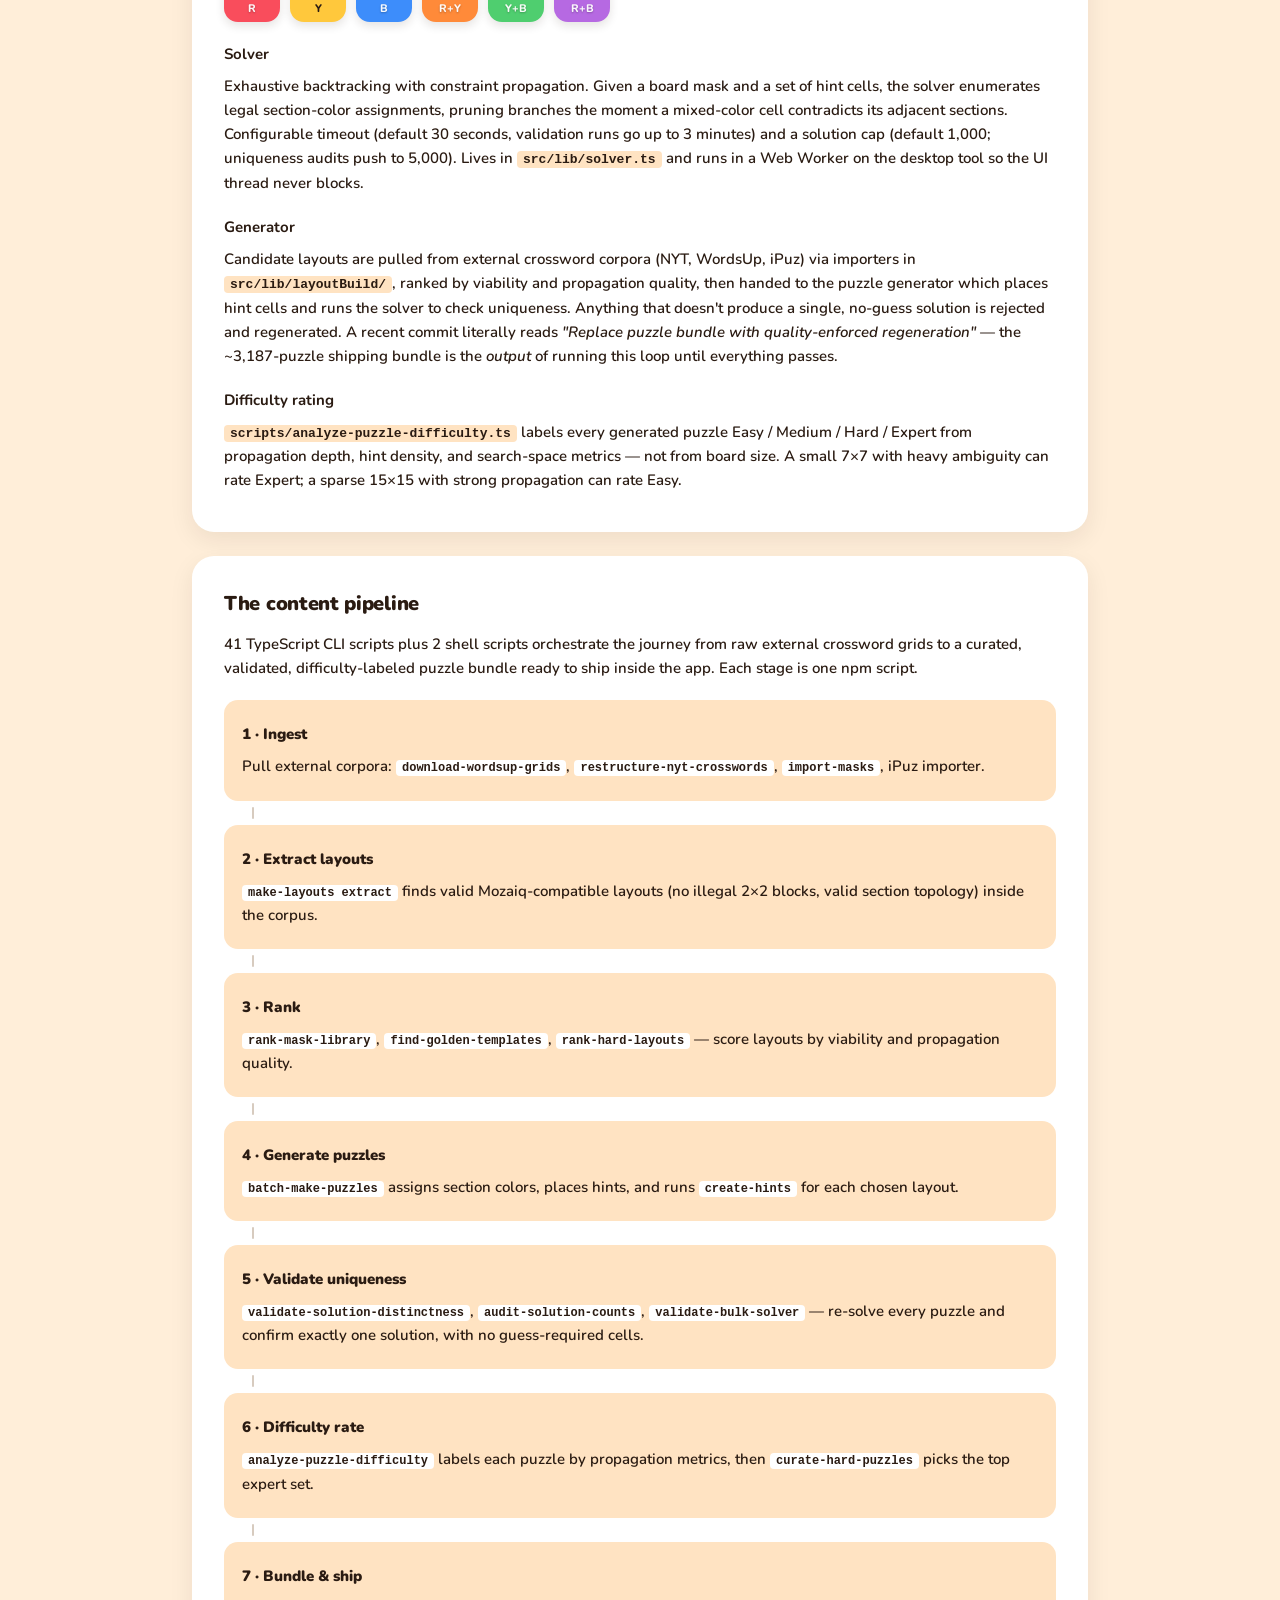
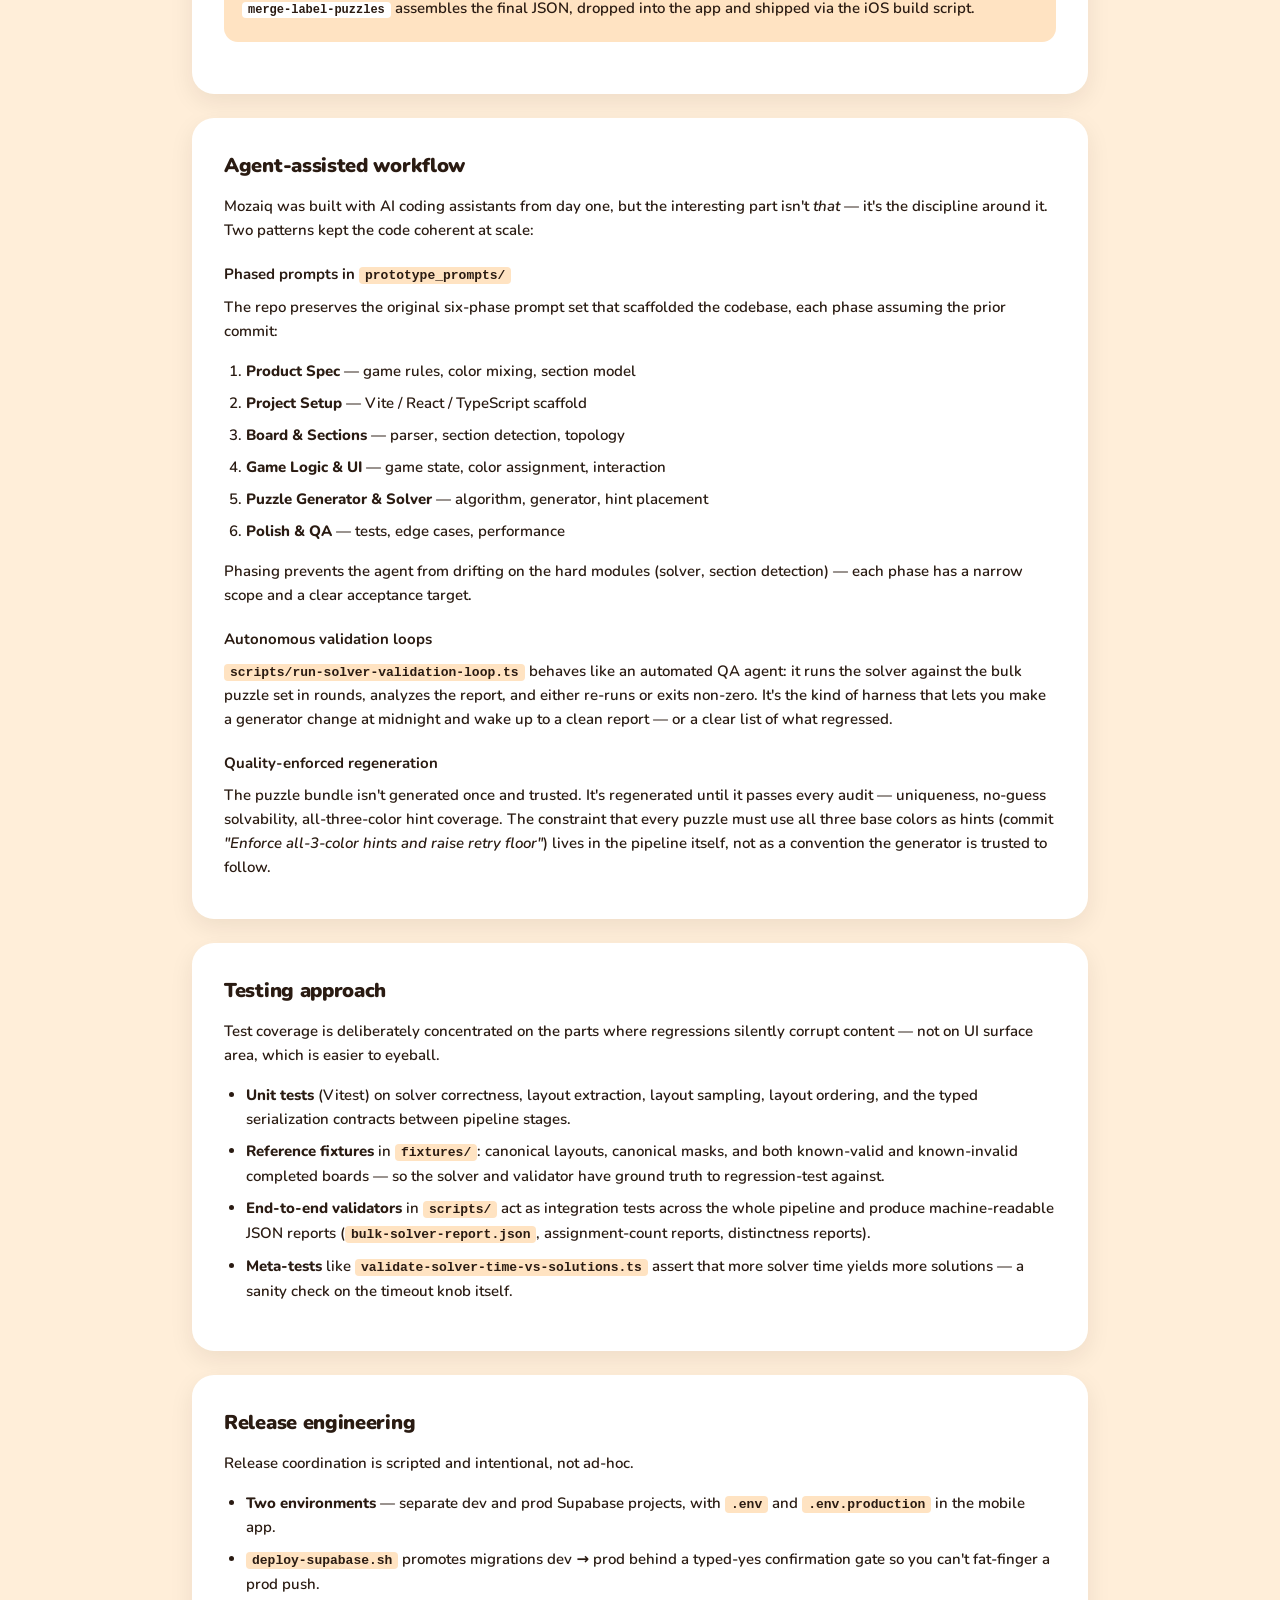
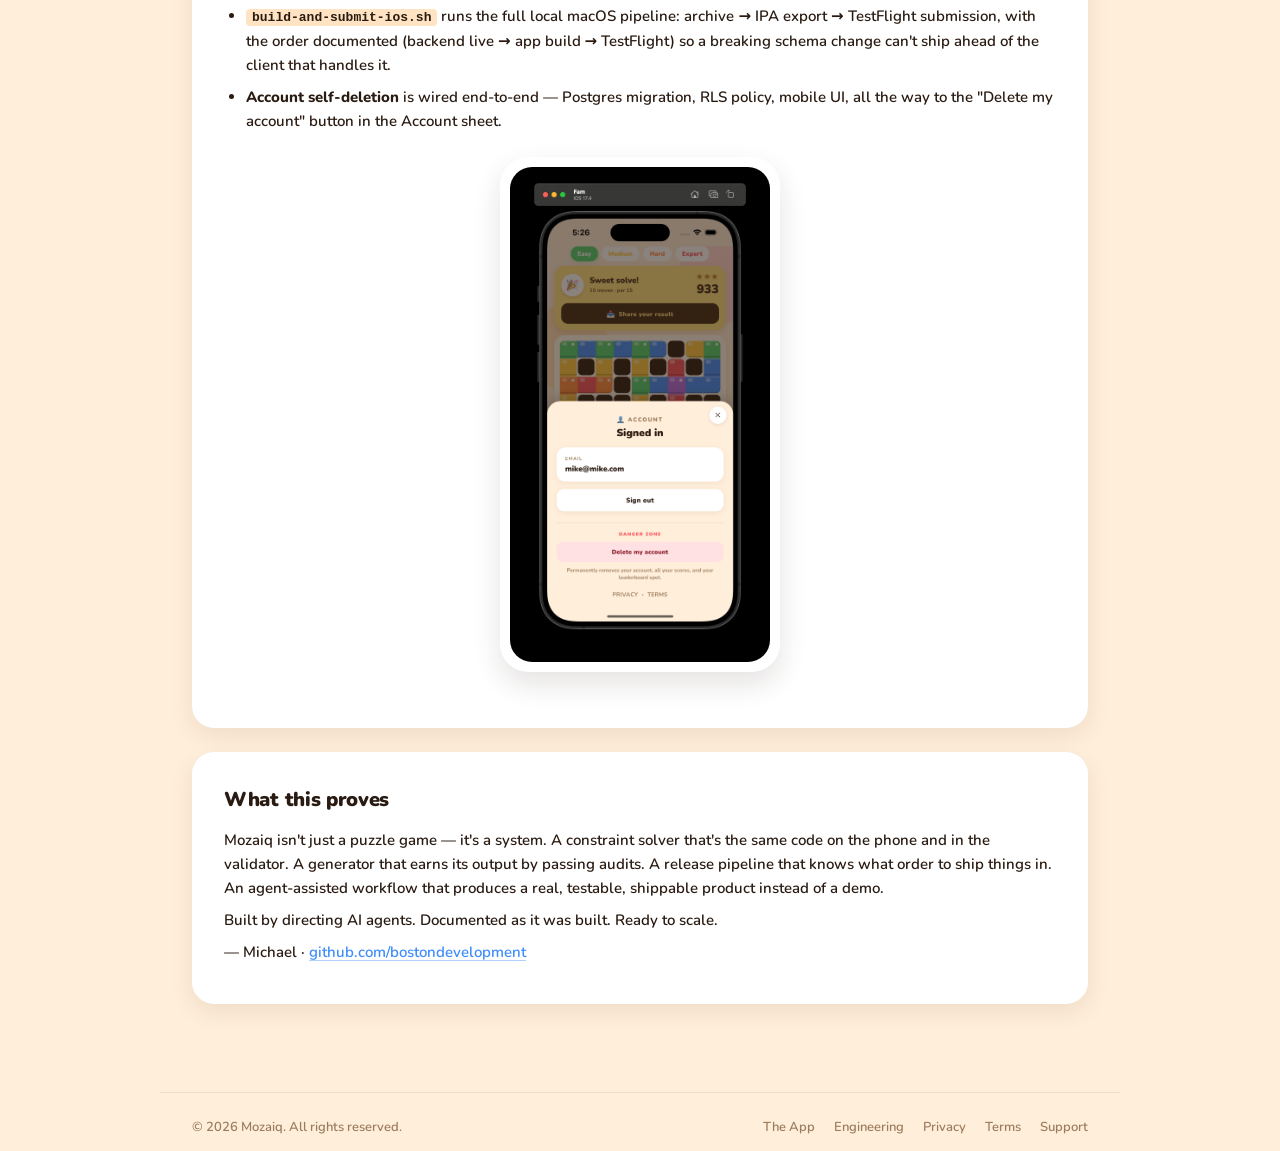
==== commit 5752de63: "Reframe build story as AI-directed; swap CTAs to TestFlight beta Updates the engineering page to cre" ====
--- a/engineering.html
+++ b/engineering.html
@@ -9,6 +9,8 @@
   <link rel="preconnect" href="https://fonts.gstatic.com" crossorigin>
   <link href="https://fonts.googleapis.com/css2?family=Nunito:wght@600;700;800;900&display=swap" rel="stylesheet">
   <link rel="stylesheet" href="style.css" />
+  <link rel="icon" type="image/png" href="favicon.png" />
+  <link rel="apple-touch-icon" href="favicon.png" />
 </head>
 <body>
   <nav class="nav">
@@ -33,15 +35,17 @@
     <p class="page-kicker">Portfolio · Technical deep dive</p>
     <h1 class="page-title">Building Mozaiq.</h1>
     <p class="page-lede">
-      A daily color logic puzzle game, built solo end-to-end: native iOS app, web
-      tooling, backend, and an industrial-grade content pipeline. This page is a
-      walk-through of how it actually works under the hood.
+      A daily color logic puzzle game I directed AI coding agents to build
+      end-to-end: a React Native (Expo) iOS app, web tooling, a Supabase backend,
+      and an industrial-grade content pipeline. The agent workflow that produced
+      it is checked into the repo — repeatable and transferable, not a one-off.
+      This page is a walk-through of how it actually works under the hood.
     </p>
 
     <!-- At a glance -->
     <section class="stat-grid">
       <div class="stat">
-        <p class="stat-num">8,084</p>
+        <p class="stat-num">~3,187</p>
         <p class="stat-label">Production-validated puzzles in the shipping bundle</p>
       </div>
       <div class="stat">
@@ -178,7 +182,7 @@
         Anything that doesn't produce a single, no-guess solution is rejected and
         regenerated. A recent commit literally reads
         <em>"Replace puzzle bundle with quality-enforced regeneration"</em> — the
-        8,084-puzzle shipping bundle is the <em>output</em> of running this loop
+        ~3,187-puzzle shipping bundle is the <em>output</em> of running this loop
         until everything passes.
       </p>
 
@@ -388,7 +392,7 @@
         product instead of a demo.
       </p>
       <p>
-        Built solo. Documented as it was built. Ready to scale.
+        Built by directing AI agents. Documented as it was built. Ready to scale.
       </p>
       <p>
         — Michael ·
--- a/style.css
+++ b/style.css
@@ -23,6 +23,7 @@
   font-weight: 600;
   line-height: 1.6;
   -webkit-font-smoothing: antialiased;
+  overflow-x: hidden;        /* safety: fixed-position decorative blobs can poke off-canvas */
 }
 
 body {
@@ -567,12 +568,39 @@
   aspect-ratio: 9 / 19.5;
 }
 
-/* Mobile */
+/* ─────────────────────────────────────────────────────────────
+   Responsive
+   ───────────────────────────────────────────────────────────── */
+
+/* Nav: at ≤720px the 5 links + brand + 22px gaps cramp before
+   anything else does. Stack vertically — brand on top, links wrap
+   below in a centered row. Kicks in earlier than the 640px content
+   rules below on purpose. */
+@media (max-width: 720px) {
+  .nav {
+    flex-direction: column;
+    align-items: center;
+    gap: 14px;
+    padding: 20px 20px 16px;
+  }
+  .nav-links {
+    flex-wrap: wrap;
+    justify-content: center;
+    gap: 8px 18px;
+    width: 100%;
+  }
+  .nav-links a {
+    padding: 4px 2px;        /* taller tap target without changing visual rhythm */
+  }
+}
+
+/* Phone-sized content tweaks */
 @media (max-width: 640px) {
-  .nav, main, footer { padding-left: 20px; padding-right: 20px; }
-  .nav-links { gap: 14px; font-size: 13px; }
+  main, footer { padding-left: 20px; padding-right: 20px; }
   .page-title { font-size: 30px; }
+  .hero { padding: 36px 0 24px; }
   .hero h1 { font-size: 48px; }
+  .hero .tagline { font-size: 16px; }
   .card { padding: 24px; }
   .screenshot-strip { grid-template-columns: 1fr; max-width: 320px; margin-left: auto; margin-right: auto; }
   .feature-row, .feature-row.reverse {
@@ -582,4 +610,53 @@
   .feature-row.reverse .feature-shot { order: 0; }
   .feature-shot, .inline-shot { max-width: 320px; margin-left: auto; margin-right: auto; }
   .feature-copy h2 { font-size: 26px; }
-}
+  .arc-title { font-size: 24px; }
+  .stat-num { font-size: 24px; }
+  .stat-grid { grid-template-columns: 1fr 1fr; }
+
+  /* Footer: stack copyright on top, links wrap-centered below */
+  footer {
+    flex-direction: column;
+    align-items: center;
+    text-align: center;
+    gap: 10px;
+  }
+  footer > span:last-child {
+    display: flex;
+    flex-wrap: wrap;
+    justify-content: center;
+    gap: 6px 14px;
+  }
+  footer a {
+    margin-left: 0;
+  }
+}
+
+/* Small phones (iPhone SE 1st gen 320px, iPhone 12 mini 360px, iPhone 14 375px).
+   Hero/title shrink so they don't push the viewport; CTA buttons stack;
+   decorative background blobs shrink so they don't crowd content. */
+@media (max-width: 400px) {
+  .nav { padding: 16px 16px 12px; }
+  .nav-links { font-size: 13px; gap: 6px 14px; }
+  main { padding-left: 16px; padding-right: 16px; }
+  footer { padding-left: 16px; padding-right: 16px; font-size: 12px; }
+
+  .hero h1 { font-size: 42px; letter-spacing: -1px; }
+  .hero .tagline { font-size: 15px; }
+  .hero .description { font-size: 15px; }
+  .page-title { font-size: 26px; letter-spacing: -0.5px; }
+  .card { padding: 20px; border-radius: 18px; }
+  .card h2 { font-size: 18px; }
+  .feature-copy h2 { font-size: 22px; }
+
+  .stat-grid { grid-template-columns: 1fr; }
+  .stat-num { font-size: 26px; }
+
+  /* Decorative blobs — shrink + pull farther off-canvas on small screens */
+  body::before { width: 220px; height: 220px; top: -60px; left: -80px; }
+  body::after  { width: 200px; height: 200px; bottom: -70px; right: -60px; }
+
+  /* CTA buttons stack one-per-row */
+  .cta-row { flex-direction: column; align-items: stretch; }
+  .btn { justify-content: center; }
+}
